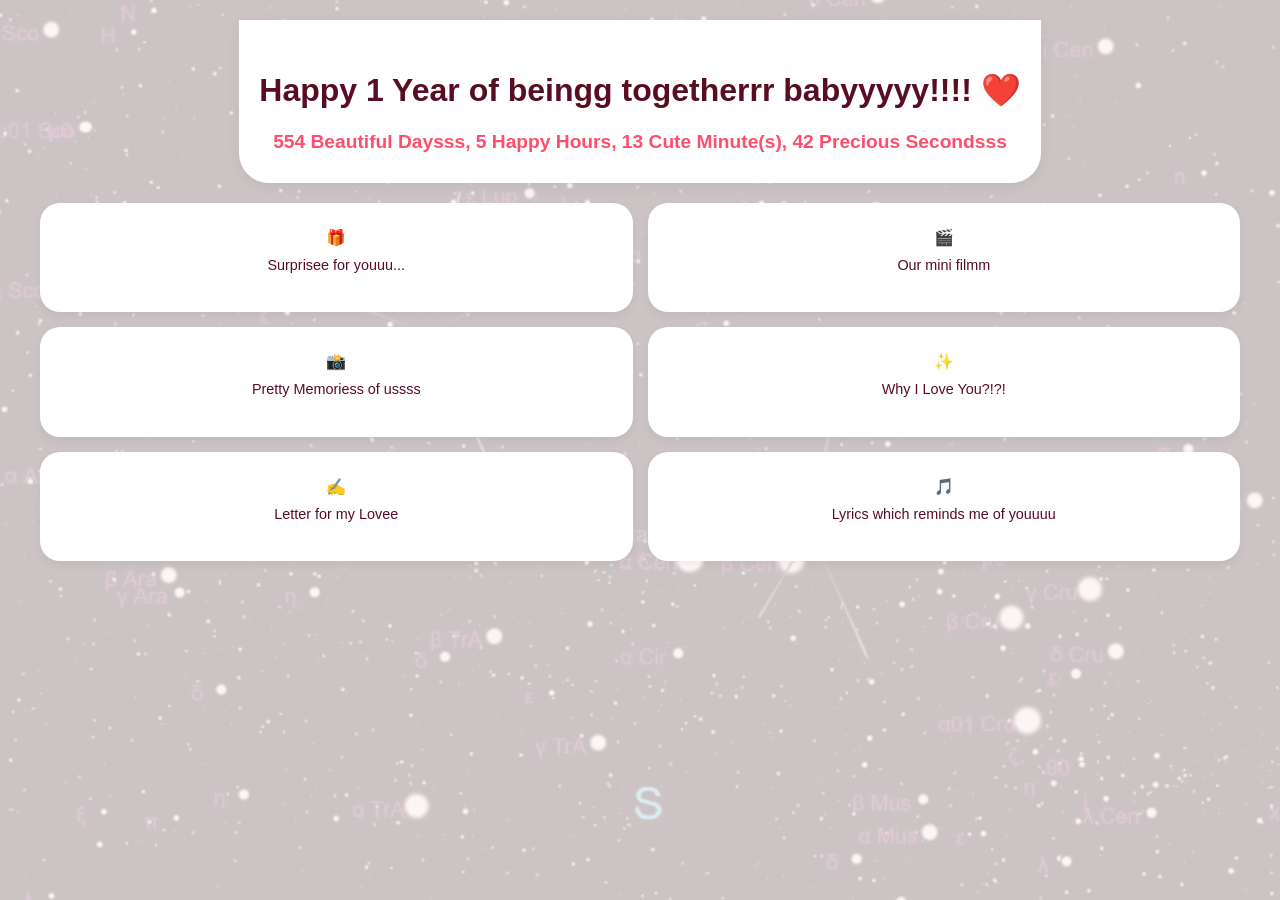
==== dashboard.html @ 341c8391 "Add files via upload" ====
<!DOCTYPE html>
<html lang="en">
<head>
    <meta name="viewport" content="width=device-width, initial-scale=1.0">
    <link rel="stylesheet" href="style.css">
    <title>Our Universe</title>
</head>
<body>

    <div id="hub" class="section active">
        <div class="header">
            <h1>Happy 1 Year of beingg togetherrr babyyyyy!!!! ❤️</h1>
            <div id="timer">Calculating our love...</div>
        </div>

        <div class="dashboard-grid">
            <div class="nav-card" onclick="openSection('scratch')">🎁<p>Surprisee for youuu...</p></div>
            <div class="nav-card" onclick="openSection('video')">🎬<p>Our mini filmm</p></div>
            <div class="nav-card" onclick="openSection('gallery')">📸<p>Pretty Memoriess of ussss</p></div>
            <div class="nav-card" onclick="openSection('reasons')">✨<p>Why I Love You?!?!</p></div>
            <div class="nav-card" onclick="openSection('letter')">✍️<p>Letter for my Lovee</p></div>
            <div class="nav-card" onclick="openSection('lyrics')">🎵<p>Lyrics which reminds me of youuuu</p></div>
        </div>
    </div>

    <div id="scratch" class="section">
        <h2>Scratch to reveal a surprise!</h2>
        <div class="canvas-container">
            <canvas id="scratchCanvas" width="300" height="400"></canvas>
        </div>
        <button class="back-btn" onclick="openSection('hub')">Go Back</button>
    </div>

    <div id="video" class="section">
        <h2>Our Mini Film</h2>
        <video id="mainVideo" width="100%" controls playsinline>
            <source src="assets/video.mp4" type="video/mp4">
        </video>
        <button class="back-btn" onclick="openSection('hub')">Go Back</button>
    </div>

    <div id="gallery" class="section">
        <h2>Memories</h2>
        <div class="horizontal-gallery">
            <div class="photo-card"><img src="assets/pic1.jpg"><p>The first time we met ❤️</p></div>
            <div class="photo-card"><img src="assets/pic2.jpg"><p>That cute date night</p></div>
        </div>
        <button class="back-btn" onclick="openSection('hub')">Go Back</button>
    </div>

    <div id="reasons" class="section">
        <h2>Why I Love You</h2>
        <div id="reasonBox">Click the button below...</div>
        <button class="action-btn" onclick="newReason()">Next Reason ✨</button>
        <button class="back-btn" onclick="openSection('hub')">Go Back</button>
    </div>

<div id="letter" class="section">
    <div class="letter-paper">
        <h2>My Letter to You</h2>
        <p>Your heart goes here...</p>
    </div>
    <button class="back-btn" onclick="openSection('hub')">Go Back</button>
</div>

<div id="lyrics" class="section">
    <h2>When I Hear These, I Think of You</h2>
    <div class="horizontal-gallery">
        <div class="photo-card"><img src="assets/lyric1.jpg"><p>Song Title 1</p></div>
        <div class="photo-card"><img src="assets/lyric2.jpg"><p>Song Title 2</p></div>
        <div class="photo-card"><img src="assets/lyric3.jpg"><p>Song Title 3</p></div>
        <div class="photo-card"><img src="assets/lyric4.jpg"><p>Song Title 4</p></div>
    </div>
    <button class="back-btn" onclick="openSection('hub')">Go Back</button>
</div>

<audio id="sectionMusic" loop>
    <source id="musicSource" src="assets/main_theme.mp3" type="audio/mpeg">
</audio>
<script src="script.js"></script>
</body>
</html>
---- style.css ----
:root {
    --primary: #ff4d6d;
    --secondary: #ffccd5;
    --text: #590d22;
    --white: #ffffff;
}

body {
    margin: 0;
    padding: 0;
    font-family: 'Segoe UI', sans-serif;
    /* Transparent overlay lets stars show through */
    background: linear-gradient(rgba(255, 245, 245, 0.8), rgba(255, 245, 245, 0.8)), 
                url('assets/starmap.png');
    background-size: cover;
    background-position: center;
    background-attachment: fixed;
    color: var(--text);
    overflow-x: hidden;
}

/* Header & Counter */
.header {
    text-align: center;
    padding: 30px 20px;
    background: var(--white);
    border-bottom-left-radius: 30px;
    border-bottom-right-radius: 30px;
    box-shadow: 0 4px 15px rgba(0,0,0,0.05);
}

#timer {
    font-size: 1.2rem;
    font-weight: bold;
    color: var(--primary);
    margin-top: 10px;
}

/* Section Logic - Fixed for Mobile Centering */
.section {
    display: none; 
    padding: 20px;
    min-height: 100vh;
    width: 100%;
    box-sizing: border-box;
    animation: fadeIn 0.5s ease;
}

.active { 
    display: flex !important; 
    flex-direction: column;
    align-items: center;
    justify-content: flex-start;
}

@keyframes fadeIn {
    from { opacity: 0; transform: translateY(10px); }
    to { opacity: 1; transform: translateY(0); }
}

/* Dashboard Grid */
.dashboard-grid {
    display: grid;
    grid-template-columns: 1fr 1fr;
    gap: 15px;
    padding: 20px;
    width: 100%;
    box-sizing: border-box;
}

.nav-card {
    background: var(--white);
    padding: 25px 15px;
    border-radius: 20px;
    text-align: center;
    box-shadow: 0 4px 10px rgba(0,0,0,0.05);
    cursor: pointer;
    transition: 0.3s;
}

.nav-card p { margin-top: 10px; font-size: 0.9rem; }

/* Photo Gallery (Lyrics & Memories) */
.photo-gallery, .horizontal-gallery {
    display: flex;
    overflow-x: auto;
    gap: 15px;
    padding: 10px 0;
    width: 100%;
    scroll-snap-type: x mandatory;
    scrollbar-width: none;
}

.photo-card {
    flex: 0 0 85%;
    background: var(--white);
    padding: 10px;
    border-radius: 15px;
    scroll-snap-align: center;
    box-shadow: 0 4px 10px rgba(0,0,0,0.1);
}

.photo-card img {
    width: 100%;
    border-radius: 10px;
    filter: brightness(1.05) contrast(1.1);
}

/* --- THE LETTER SECTION (Dark Background for Contrast) --- */
#letter {
    background: linear-gradient(rgba(0, 0, 0, 0.6), rgba(0, 0, 0, 0.6)), 
                url('assets/starmap.png') !important;
    background-size: cover !important;
    background-position: center !important;
}

.letter-paper {
    background: #fff;
    background-image: linear-gradient(#f1f1f1 1px, transparent 1px);
    background-size: 100% 30px;
    width: 95%;
    max-width: 500px;
    margin: 20px auto;
    padding: 35px 25px;
    border-radius: 8px;
    box-shadow: 0 10px 30px rgba(0,0,0,0.5);
    box-sizing: border-box;
    min-height: 400px;
    line-height: 30px;
    font-family: 'Courier New', Courier, monospace;
    color: #333;
    text-align: left;
}

/* Buttons */
.back-btn {
    display: inline-block;
    margin: 20px 0;
    padding: 12px 30px;
    background: var(--primary);
    color: white;
    border-radius: 25px;
    border: none;
    font-weight: bold;
    cursor: pointer;
}

canvas {
    background: url('assets/starmap.png');
    background-size: cover;
    border-radius: 15px;
    width: 100%;
    max-width: 350px;
    touch-action: none;
}
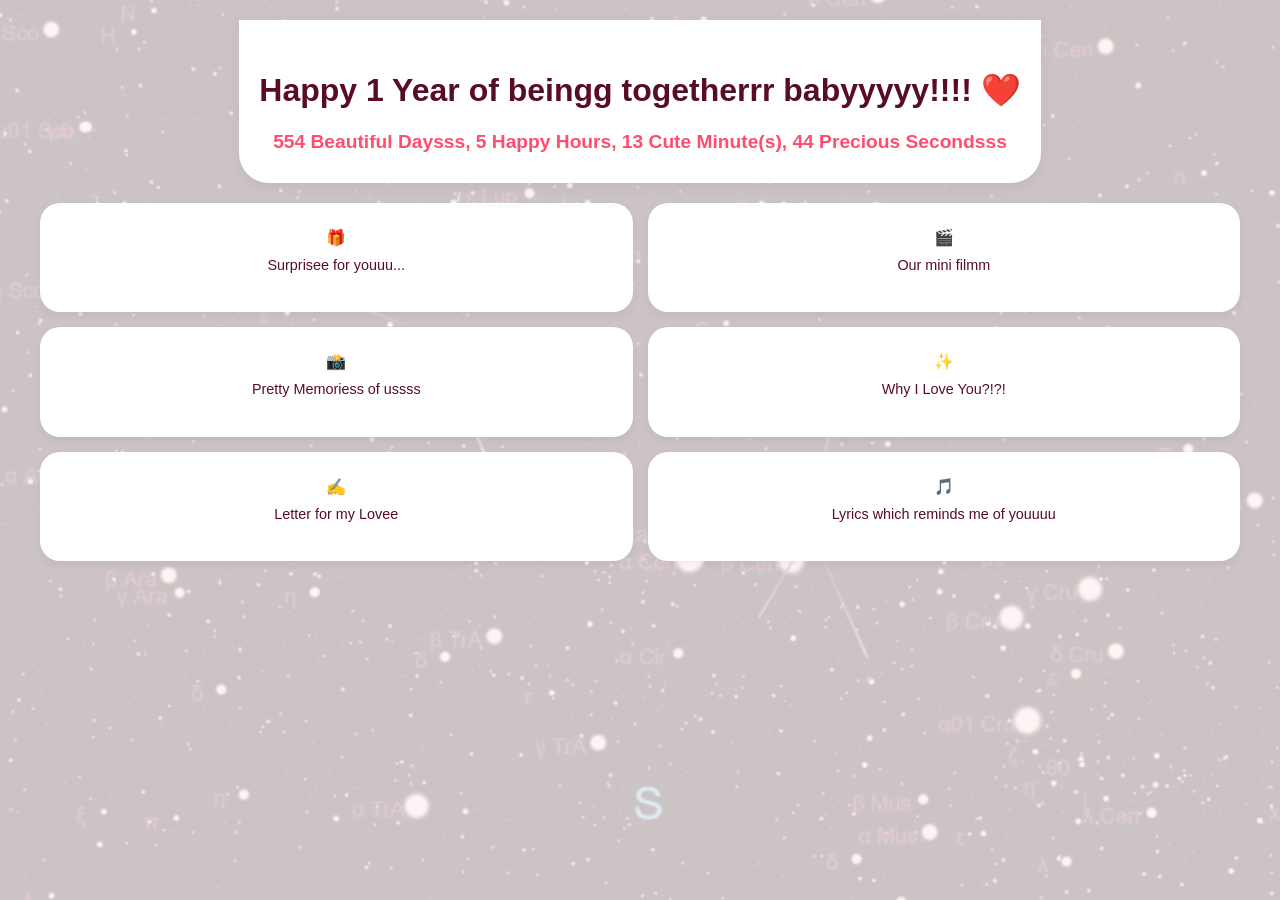
==== commit a8edabc1: "Add files via upload" ====
--- a/dashboard.html
+++ b/dashboard.html
@@ -23,16 +23,25 @@
         </div>
     </div>
 
-    <div id="scratch" class="section">
-        <h2>Scratch to reveal a surprise!</h2>
-        <div class="canvas-container">
-            <canvas id="scratchCanvas" width="300" height="400"></canvas>
-        </div>
-        <button class="back-btn" onclick="openSection('hub')">Go Back</button>
-    </div>
+   <div id="scratch" class="section">
+    <h2>Scratch for a Surprise! ❤️</h2>
+    
+    <!-- This container holds both the prize and the scratchable layer -->
+   <div class="scratch-container" style="background-color: white;">
+    <!-- THE PRIZE -->
+    <img src="assets/prize.png" class="prize-img" id="prizeImage">
+    
+    <!-- THE COVER -->
+    <canvas id="scratchCanvas" width="300" height="300"></canvas>
+</div>
+
+    <!-- The button is outside the container to avoid layering issues -->
+    <button class="back-btn" onclick="openSection('hub')">Go Back</button>
+</div>
+
 
     <div id="video" class="section">
-        <h2>Our Mini Film</h2>
+        <h2>A small edit of uss together</h2>
         <video id="mainVideo" width="100%" controls playsinline>
             <source src="assets/video.mp4" type="video/mp4">
         </video>
@@ -40,36 +49,78 @@
     </div>
 
     <div id="gallery" class="section">
-        <h2>Memories</h2>
+        <h2>MY U.N.I.V.E.R.S.E.</h2>
         <div class="horizontal-gallery">
-            <div class="photo-card"><img src="assets/pic1.jpg"><p>The first time we met ❤️</p></div>
-            <div class="photo-card"><img src="assets/pic2.jpg"><p>That cute date night</p></div>
+            <div class="photo-card"><img src="assets/gal1.jpg"><p>Can't forget how scared I was when we first mett</p></div>
+            <div class="photo-card"><img src="assets/gal2.jpg"><p>Almost same situation but we started to record our momentsss</p></div>
+            <div class="photo-card"><img src="assets/gal3.jpg"><p>Bestesttt Birthday celebration of my entire lifeeee!!!</p></div>
+            <div class="photo-card"><img src="assets/gal4.jpg"><p>The video call we had before thiss meet up is as memorable as this kisss!!(The reel toooo;)</p></div>
+            <div class="photo-card"><img src="assets/gal5.jpg"><p></p>Don't worry you'll bowl good just focus on keeping ball in center of the lanee alrightt</div>
+            <div class="photo-card"><img src="assets/gal6.jpg"><p>A drive where i could feel your breathes, and your warmth while we were arguing over small thingss</p></div>    
+            <div class="photo-card"><img src="assets/gal7.jpg"><p>Ahhh I know it's quite dramatic still youu were cutest and preetiestt that day(Youu are all the time babygirll!!)</p></div>
+            <div class="photo-card"><img src="assets/gal8.jpg"><p>Yeah we both are young dumb kidssssss fr</p></div>
         </div>
         <button class="back-btn" onclick="openSection('hub')">Go Back</button>
     </div>
 
     <div id="reasons" class="section">
-        <h2>Why I Love You</h2>
-        <div id="reasonBox">Click the button below...</div>
-        <button class="action-btn" onclick="newReason()">Next Reason ✨</button>
+        <h2>Some of many reasons why i lovee youuu</h2>
+        <div id="reasonBox">Click the button beloww.</div>
+        <button class="action-btn" onclick="newReason()">Next....✨</button>
         <button class="back-btn" onclick="openSection('hub')">Go Back</button>
     </div>
 
+
 <div id="letter" class="section">
     <div class="letter-paper">
-        <h2>My Letter to You</h2>
-        <p>Your heart goes here...</p>
+        
+        <div class="voice-player-container">
+            <p class="voice-label">Click here to hear me read the letter for youuu...❤️</p>
+            <audio id="letterVoice" src="assets/letter_voice.mp3"></audio>
+            <button onclick="toggleVoiceNote()" id="voicePlayBtn" class="play-circle">
+                ▶️
+            </button>
+        </div>
+
+        
+        <div class="letter-content">
+            <p>Dear Siraaa,</p>
+            <p>It’s almost 0007 of 10th may, Sunday, and I’m kinda sleepless, and i feel as I’m almost done with the site i was working on, I’ll now share my thoughts for you, for us, via the <u>letter</u>.
+I know it’s virtual, i might be wrong maybe but you mostly like handwritten things, But I’m texting it now and will paste it on the site later on.<br><br>
+Soo first things first, <u><b>Happiestt onee yearr off being togetherrr princessss!!!!</b></u> I’m soo much happy to have such a <u>loving</u>, <u>caring</u>, <u>beautiful</u>, <u>energetic</u>, <u>emotional</u> Girll, Just by <u>my</u> Sidee!!! I’ll share in not much words how i’ve <u>felt</u> then, how I’m feeling <u>now</u>> and what feelings are <u>never</u> gonna <u>leave me.</u>
+It’s such a <u>beautiful</u> thing to have such a <u>girlfriendd</u>, and you were even my <i><u>crush</u></i> back then, and yeah I’m <u>swearing</u>> on you, on <u>everything</u> i have that at some point of life, i couldn’t do nothing about you, but just <u>pray for god</u> for you <u>happiness</u> and <u>well being</u>, but also atleast <u>one</u> single chance for me to show you how much <u>love</u> i’ve had, and i really thought that you’d be just my <b>remembrance</b>, but see, here <u>I have you</u>, Trying fix my mistakes, and also showing you all the <u>love</u> you’ve <u>always deserved</u>, and not letting you goo even for a while. And people say, as a <u>final</u> act of <b>love</b> i’ll let you go, but as <u>my final act of love</u>, I’d be feeling blessed to <u>hold</u> on to <u>you</u> for <b>my entire journey</b>, for my entire life.<br><br> 
+I’m <u>happy</u> as you always listen to me, and <u>lately</u> i might be sounding <u>strict</u> and <u>rude</u> but it’s for you and <u>only youu</u> cutie, And I’m again <u>sorry</u> for all the moments you wanted me to be there, like the <u>kerela</u> or even of the <u>train</u> issue where i was playing <u>badminton</u>, i was unable to be there for you. Also i’m so <u>very sorry</u> as I didn’t told you the truth about the <u>period hamper</u> I gave you, I just gave her the list of what all things I want, and she personalised it for me, and i’m sorry for <u>cutting</u> the <u>phone calls</u> whenever my emotions <u>overcame</u> my love, and also sorry if you ever felt that i’ve judged you, of your character, which even when in hell, <u>i’d never do</u>. I’m sorry for all <u>emoji less replies</u>, for all <u>dry texts</u>, but yeah not for calling you kaku or brainless nerd or even schwarmaaaa or even samosaaa and momoss!!!!<br><br>
+The <u>vibe</u> you carry, Princess, is just <u>out of this world</u> for me. Your way to make people <u>laugh</u>, your ability to <u>handle emotions</u> of mine even when you had so much more things going on in <u>your head</u>, it’s just something only someone does when that person’s in <u>love</u>, and yeah i can <u>feel it all!!!</u> I still remember the day we met when i was supposed to give you the invitation card, i was damn <u>shaking</u> the hell out if me, and when we went to <u>Mumbai</u> for our first trip, I was just <u>anxious</u> and <u>nervous</u> like anything. I remember every <u>first bite</u> you had for me, the <u>pics</u> we clicked, that moment when you kept your <u>head</u> on my shoulder, i wish i were there to just hug you and not let you go and just tell you for <u>50th</u> time how much  <u>I love youuu</u>, I hope you won’t get bored hearing mee!!!<br><br>
+Whenever I saw <u>you</u> I just felt, yes <i>she’s the one</i>, she <i>has to be the on</i>, and she’s the <i>only one i needed</i> to fix myself. Even tho you’re <u>not here</u>, i always have your <u>presence</u> always with me, which always brings up <u>discipline</u>, and <u>hard work</u> outtaa me. I remember, <u>truly and perfectly</u>, that feeling of your <u>skin</u> when you <u>touched</u> me the first time, all your <u>kisses</u>, and I really really <u>misss</u> the taste of <u>your lipss</u> but I can’t get over that thought that <i>I kissed myy girll</i>, and your <u>slapss</u> and all the things you gave me. When this all was happening, unknowingly but fortunately, I got to witness so much <u>more things</u> like your <u>hairs</u>,your <u>smile</u>, your <u>eyes</u> and <u>side eyes</u> which felt more than just some random things, they felt likee <u>love!!</u> 
+
+<br><br><u>Thankyou for everything, Siraa!!</u> Yes i know i’m not supposed to thank you but just keep it, right now i can’t doo much things for you so i’m just trying to make you happy with these few things. 
+I hope you have a <u>beautiful</u> life ahead with me, and in the most <i>selfish</i> way possible, i hope nobody <i>admires</i> you the way <i>I do</i>. <U>Love you to the universe and back, Myy and only myyy princessss!!</U>Sending you all my <u>huggs</u> and <u>kissesss</u>!!!!! 
+<p>Your’s and only your’s,<br>Deviii<3 </p>
+        </div>
+
+        
+        <div class="bouquet-footer">
+            <p style="font-style: italic; font-size: 0.9rem;">P.S. - I can’t be actually there right now to give it to you so yeah click below to get this small present from me!!! Love Lovee Meine Tochter!!!</p></p>
+            <a href="https://digibouquet.vercel.app/bouquet/238bf1ec-3853-4a59-adbb-c342602c01bf" 
+               target="_blank" 
+               class="back-btn" 
+               style="background: #ff4d6d; text-decoration: none; display: inline-block;">
+               Click heree
+            </a>
+        </div>
     </div>
-    <button class="back-btn" onclick="openSection('hub')">Go Back</button>
+    
+    
+    <button onclick="openSection('hub')" class="back-btn">Back to Dashboard</button>
 </div>
 
 <div id="lyrics" class="section">
     <h2>When I Hear These, I Think of You</h2>
     <div class="horizontal-gallery">
-        <div class="photo-card"><img src="assets/lyric1.jpg"><p>Song Title 1</p></div>
-        <div class="photo-card"><img src="assets/lyric2.jpg"><p>Song Title 2</p></div>
-        <div class="photo-card"><img src="assets/lyric3.jpg"><p>Song Title 3</p></div>
-        <div class="photo-card"><img src="assets/lyric4.jpg"><p>Song Title 4</p></div>
+        <div class="photo-card"><img src="assets/lyric1.jpg"><p>Ishq Wala Love</p></div>
+        <div class="photo-card"><img src="assets/lyric2.jpg"><p>MINE</p></div>
+        <div class="photo-card"><img src="assets/lyric3.jpg"><p>Kalank - Title Track</p></div>
+        <div class="photo-card"><img src="assets/lyric4.jpg"><p>New Year's Day</p></div>
     </div>
     <button class="back-btn" onclick="openSection('hub')">Go Back</button>
 </div>
--- a/style.css
+++ b/style.css
@@ -152,4 +152,73 @@
     width: 100%;
     max-width: 350px;
     touch-action: none;
+}
+/* --- Letter Voice & Bouquet Styles --- */
+.voice-player-container {
+    text-align: center;
+    margin-bottom: 30px;
+    border-bottom: 1px dashed #ffccd5;
+    padding-bottom: 20px;
+}
+
+.voice-label {
+    font-family: sans-serif;
+    font-size: 0.8rem;
+    color: #ff4d6d;
+    margin-bottom: 10px;
+}
+
+.play-circle {
+    background: #ff4d6d;
+    border: none;
+    color: white;
+    width: 60px;
+    height: 60px;
+    border-radius: 50%;
+    cursor: pointer;
+    font-size: 1.5rem;
+    box-shadow: 0 4px 15px rgba(255, 77, 109, 0.4);
+    transition: transform 0.2s ease;
+}
+
+.letter-content {
+    font-family: 'Courier New', Courier, monospace;
+    line-height: 32px; /* Makes it look like it's on the lines */
+    color: #333;
+}
+
+.bouquet-footer {
+    text-align: center;
+    margin-top: 50px;
+    padding-top: 20px;
+    border-top: 1px solid #eee;
+}
+.scratch-container {
+    position: relative;
+    width: 300px;
+    height: 300px;
+    margin: 30px auto;
+    background-color: white; /* This helps make the gift card visible */
+    border-radius: 15px;
+    overflow: hidden;
+}
+
+.prize-img {
+    position: absolute;
+    top: 0;
+    left: 0;
+    width: 100%;
+    height: 100%;
+    z-index: 1; 
+    object-fit: contain; 
+    display: block !important;
+    opacity: 1 !important; /* Ensure it's not hidden */
+}
+
+#scratchCanvas {
+    position: absolute;
+    top: 0;
+    left: 0;
+    z-index: 2; 
+    background: transparent; /* Ensure background is clear */
 }
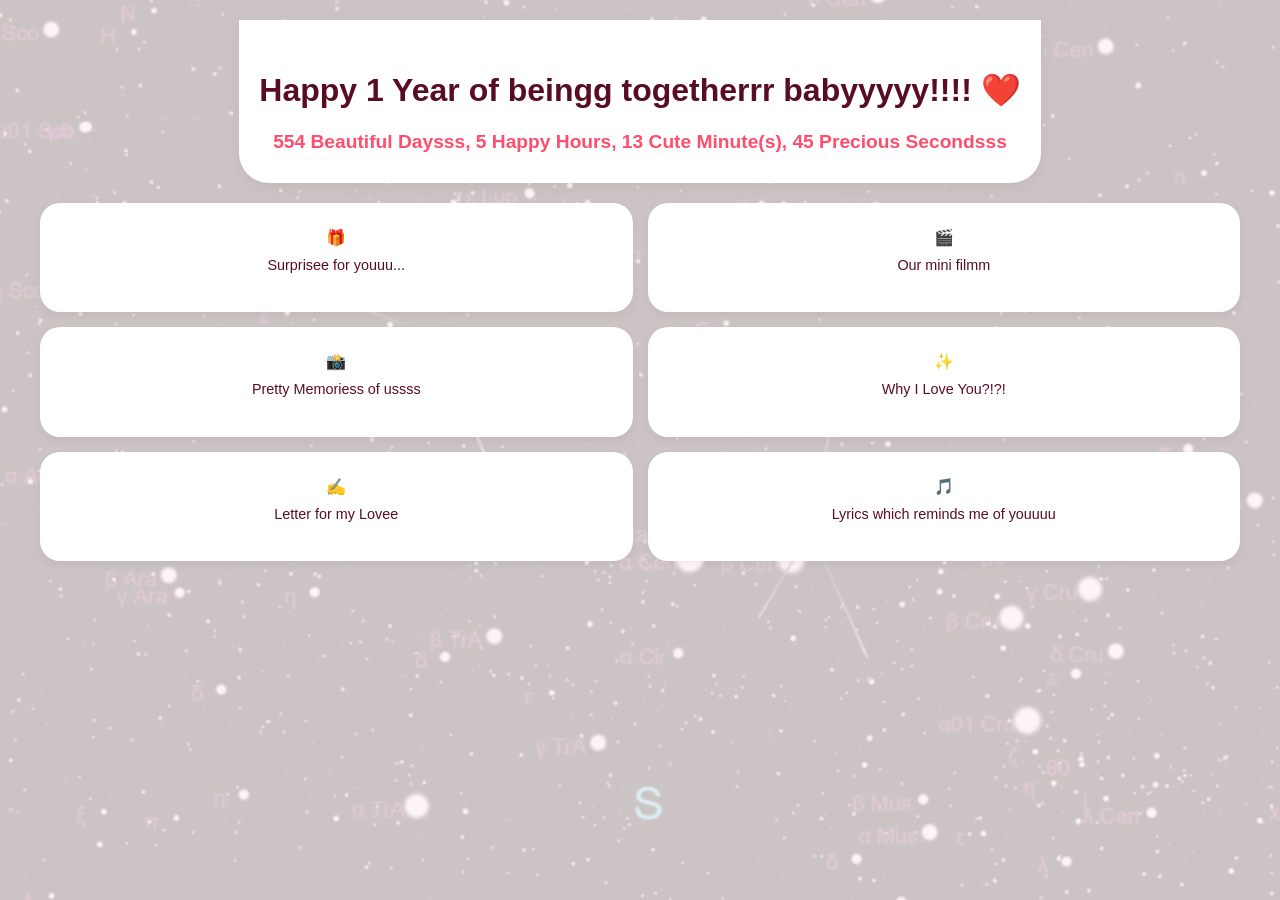
==== commit aad3d41b: "Add files via upload" ====
--- a/dashboard.html
+++ b/dashboard.html
@@ -26,12 +26,12 @@
    <div id="scratch" class="section">
     <h2>Scratch for a Surprise! ❤️</h2>
     
-    <!-- This container holds both the prize and the scratchable layer -->
+
    <div class="scratch-container" style="background-color: white;">
     <!-- THE PRIZE -->
     <img src="assets/prize.png" class="prize-img" id="prizeImage">
     
-    <!-- THE COVER -->
+    
     <canvas id="scratchCanvas" width="300" height="300"></canvas>
 </div>
 
--- a/style.css
+++ b/style.css
@@ -221,4 +221,4 @@
     left: 0;
     z-index: 2; 
     background: transparent; /* Ensure background is clear */
-}+}
